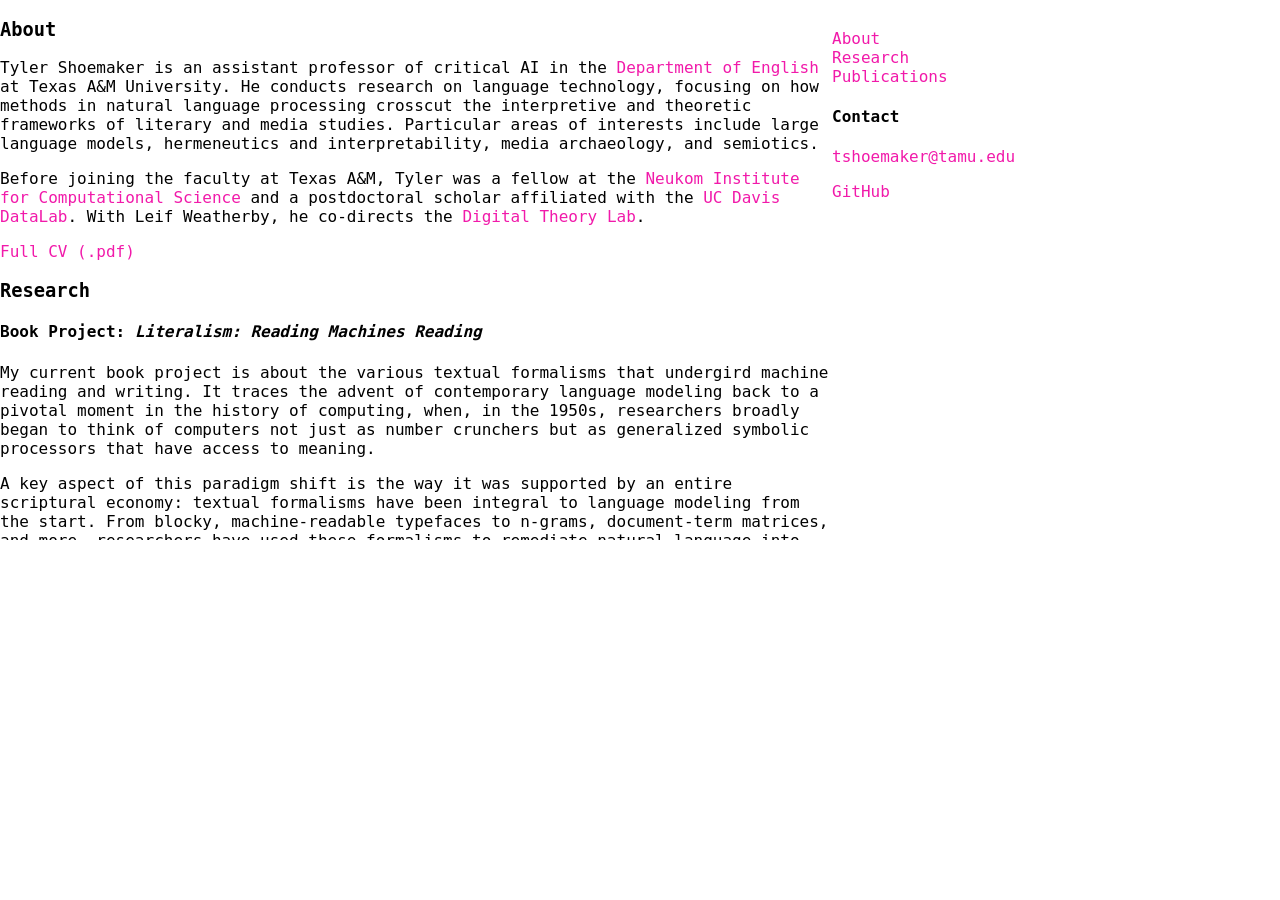
==== index.html @ 05bce252 "Drop pages and switch to single-page view" ====
<!DOCTYPE html>
<html lang="en">
<head>
  <meta charset="UTF-8">
  <meta name="viewport" content="width=device-width, initial-scale=1.0">
  <title>Tyler Shoemaker</title>
  <link href="./theme/style.css" rel="stylesheet">
</head>
<body>
  <div id="main-content">
    <section id="about" class="section loading"></section>
    <section id="research" class="section loading"></section>
    <section id="publications" class="section loading"></section>
  </div>
  
  <nav id="progress-nav">
    <div id="progress-indicator"></div>
    <div class="progress-item" data-section="about">
      <a href="#about">
        <span class="progress-label">About</span>
        <span class="progress-dot"></span>
      </a>
    </div>
    <div class="progress-item" data-section="research">
      <a href="#research">
        <span class="progress-label">Research</span>
        <span class="progress-dot"></span>
      </a>
    </div>
    <div class="progress-item" data-section="publications">
      <a href="#publications">
        <span class="progress-label">Publications</span>
        <span class="progress-dot"></span>
      </a>
    </div>
  </nav>
  
  <div id="contact-info">
    <h4>Contact</h4>
    <p><a href="mailto:tshoemaker@tamu.edu">tshoemaker@tamu.edu</a></p>
    <p><a href="https://github.com/t-shoemaker" target="_blank">GitHub</a></p>
  </div>
  
  <script src="./js/app.js"></script>
</body>
</html>
---- theme/style.css ----
html, body {
	font-family: "Lucida Console", monospace;
	font-size: 16px;
	height: 100%;
	width: 100%;
	margin: 0;
}

a, a:visited {
	text-decoration: none;
	color: #f11aaa;
	cursor: pointer;
}

#page-title {
	margin-top: -1%;
}

#navbar {
	float: right;
	width: auto;
	margin: 10% 8% .5% 8%;
	padding: 5px;
	border: 2px solid black;
}

.row {
	margin: 10% 8% 10% 8%;
}

#main-content {
	float: left;
	width: 65%;
	height: 540px;
	overflow: auto;
}

#sidebar {
	float: right;
	width: 25%;
}

.sidebar-fig {
	float: right;
	width: 25%;
	margin: 0;
}

.sidebar-img {
	float: right;
	width: 100%;
	border: 2px solid black;
}

.sidebar-cap {
	float: right;
	width: 100%;
	margin-top: 2%;
}

hr {
	height: 2px;
	border-width: 0;
	color: black;
	background-color: black
}

input, button {
	font-family: "Lucida Console", monospace;
	float: left;
	margin: 0 2px 0 0;
	padding: 5px;
	border: 2px solid black;
}

input:focus {
	outline: none;
}

#gallery-wrap {
	display: inline-block;
	line-height: 0;
	column-count: 3;
	column-gap: 0px;
	-webkit-column-count: 3;
	-webkit-column-gap: 0px;
	-moz-column-count: 3;
	-moz-column-gap: 0px;
	margin: 0 auto 0 auto;
}

#gallery-wrap img {
	width: 100% !important;
	height: auto !important;
}

#gallery-wrap img:hover {
	opacity: 0.8;
}
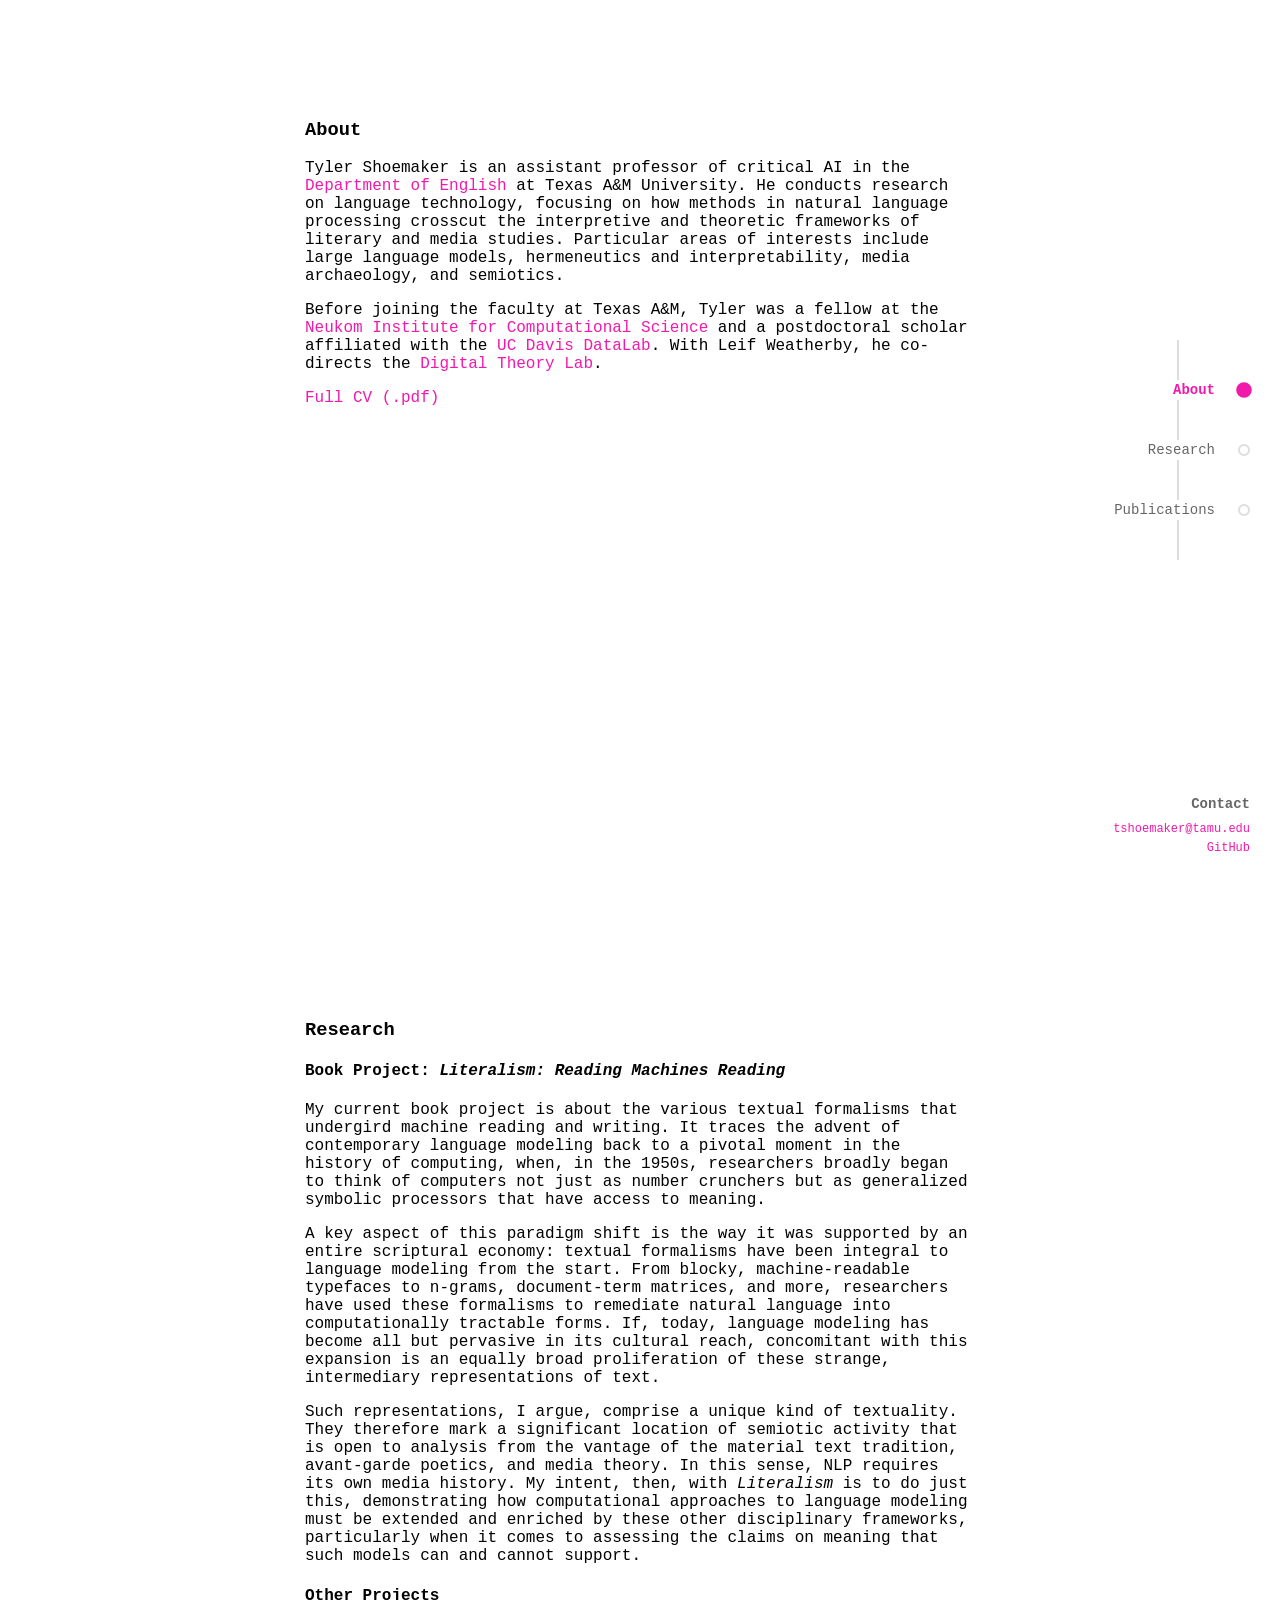
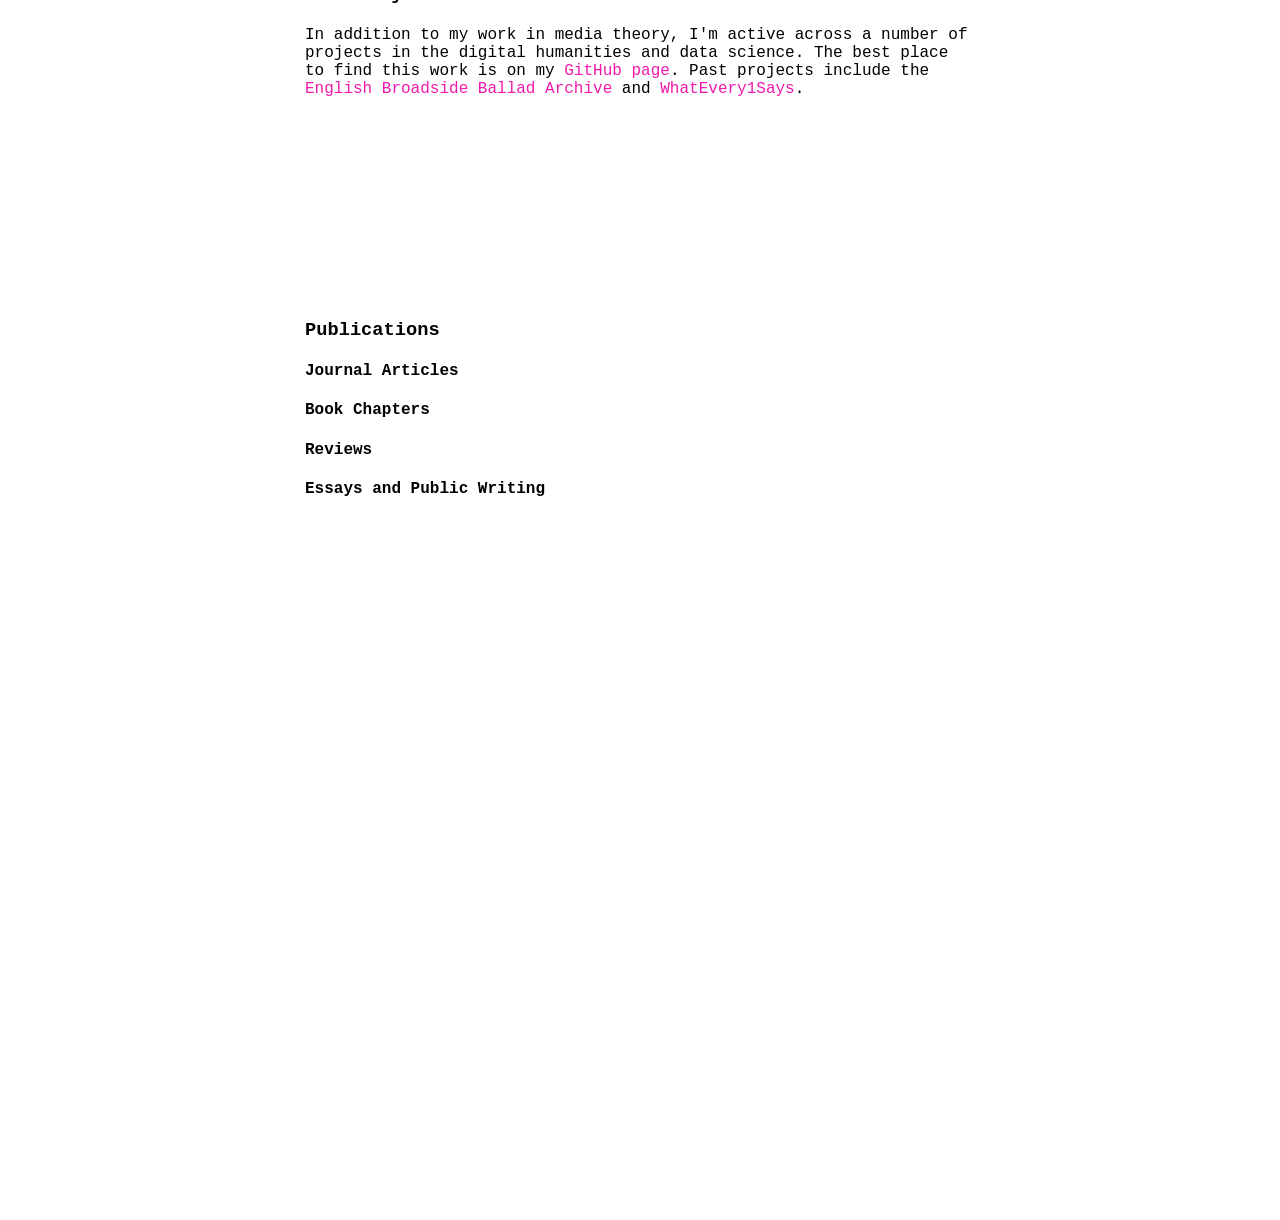
==== commit 23b87005: "Load publications from BibTeX" ====
--- a/index.html
+++ b/index.html
@@ -40,7 +40,8 @@
     <p><a href="mailto:tshoemaker@tamu.edu">tshoemaker@tamu.edu</a></p>
     <p><a href="https://github.com/t-shoemaker" target="_blank">GitHub</a></p>
   </div>
-  
+ 
+  <script src="js/publications.js"></script>
   <script src="./js/app.js"></script>
 </body>
 </html>
--- a/theme/style.css
+++ b/theme/style.css
@@ -1,99 +1,256 @@
 html, body {
-	font-family: "Lucida Console", monospace;
-	font-size: 16px;
-	height: 100%;
-	width: 100%;
-	margin: 0;
+  font-family: "Lucida Console", monospace;
+  font-size: 16px;
+  height: 100%;
+  width: 100%;
+  margin: 0;
+  scroll-behavior: smooth;
+  box-sizing: border-box;
+}
+
+*, *::before, *::after {
+  box-sizing: border-box;
 }
 
 a, a:visited {
-	text-decoration: none;
-	color: #f11aaa;
-	cursor: pointer;
-}
-
-#page-title {
-	margin-top: -1%;
-}
-
-#navbar {
-	float: right;
-	width: auto;
-	margin: 10% 8% .5% 8%;
-	padding: 5px;
-	border: 2px solid black;
-}
-
-.row {
-	margin: 10% 8% 10% 8%;
-}
-
+  text-decoration: none;
+  color: #f11aaa;
+  cursor: pointer;
+}
+
+/* Main content */
 #main-content {
-	float: left;
-	width: 65%;
-	height: 540px;
-	overflow: auto;
-}
-
-#sidebar {
-	float: right;
-	width: 25%;
-}
-
-.sidebar-fig {
-	float: right;
-	width: 25%;
-	margin: 0;
-}
-
-.sidebar-img {
-	float: right;
-	width: 100%;
-	border: 2px solid black;
-}
-
-.sidebar-cap {
-	float: right;
-	width: 100%;
-	margin-top: 2%;
+  max-width: 750px;
+  width: 100%;
+  margin: 0 auto;
+  padding: 60px clamp(20px, 5vw, 40px);
+}
+
+.section {
+  min-height: 100vh;
+  padding: 40px 0;
+}
+
+.section.loading {
+  opacity: 0.5;
+}
+
+/* Progress Bar Navigation */
+#progress-nav {
+  position: fixed;
+  right: max(20px, calc(50vw - 450px));
+  top: 50%;
+  transform: translateY(-50%);
+  z-index: 1000;
+  transition: right 0.3s ease;
+}
+
+#progress-nav::before {
+  content: '';
+  position: absolute;
+  left: 50%;
+  top: 0;
+  bottom: 0;
+  width: 2px;
+  background: #ddd;
+  transform: translateX(-50%);
+  z-index: -1;
+}
+
+#progress-indicator {
+  position: absolute;
+  left: 50%;
+  top: 0;
+  width: 2px;
+  height: 0;
+  background: #f11aaa;
+  transform: translateX(-50%);
+  transition: height 0.3s ease;
+  z-index: -1;
+}
+
+.progress-item {
+  position: relative;
+  margin: 40px 0;
+  display: flex;
+  align-items: center;
+  justify-content: flex-end;
+}
+
+.progress-item a {
+  display: flex;
+  align-items: center;
+  text-decoration: none;
+  color: #666;
+  transition: all 0.3s ease;
+}
+
+.progress-item a:hover {
+  color: #f11aaa;
+}
+
+.progress-label {
+  opacity: 0;
+  margin-right: 15px;
+  font-size: 14px;
+  white-space: nowrap;
+  transition: opacity 0.3s ease;
+  pointer-events: none;
+  background: white;
+  padding: 2px 8px;
+  border-radius: 3px;
+  z-index: 10;
+  position: relative;
+}
+
+.progress-item:hover .progress-label {
+  opacity: 1;
+}
+
+.progress-dot {
+  width: 12px;
+  height: 12px;
+  border-radius: 50%;
+  background: white;
+  border: 2px solid #ddd;
+  transition: all 0.3s ease;
+  flex-shrink: 0;
+}
+
+.progress-item a:hover .progress-dot {
+  border-color: #f11aaa;
+  transform: scale(1.3);
+}
+
+.progress-item.active .progress-dot {
+  background: #f11aaa;
+  border-color: #f11aaa;
+  transform: scale(1.3);
+}
+
+.progress-item.active a {
+  color: #f11aaa;
+}
+
+.progress-item.active .progress-label {
+  opacity: 1;
+  font-weight: 600;
+}
+
+/* Contact info */
+#contact-info {
+  position: fixed;
+  right: max(20px, calc(50vw - 450px));
+  bottom: 40px;
+  text-align: right;
+  font-size: clamp(11px, 2vw, 12px);
+  color: #666;
+  transition: right 0.3s ease;
+}
+
+#contact-info h4 {
+  margin: 0 0 10px 0;
+  font-size: clamp(13px, 2.5vw, 14px);
+}
+
+#contact-info p {
+  margin: 5px 0;
+  word-break: break-word;
 }
 
 hr {
-	height: 2px;
-	border-width: 0;
-	color: black;
-	background-color: black
-}
-
-input, button {
-	font-family: "Lucida Console", monospace;
-	float: left;
-	margin: 0 2px 0 0;
-	padding: 5px;
-	border: 2px solid black;
-}
-
-input:focus {
-	outline: none;
-}
-
-#gallery-wrap {
-	display: inline-block;
-	line-height: 0;
-	column-count: 3;
-	column-gap: 0px;
-	-webkit-column-count: 3;
-	-webkit-column-gap: 0px;
-	-moz-column-count: 3;
-	-moz-column-gap: 0px;
-	margin: 0 auto 0 auto;
-}
-
-#gallery-wrap img {
-	width: 100% !important;
-	height: auto !important;
-}
-
-#gallery-wrap img:hover {
-	opacity: 0.8;
-}
+  height: 2px;
+  border-width: 0;
+  color: black;
+  background-color: black;
+}
+
+/* Responsive breakpoints */
+@media (max-width: 1400px) {
+  #progress-nav {
+      right: 30px;
+  }
+  
+  #contact-info {
+      right: 30px;
+  }
+}
+
+@media (max-width: 1200px) {
+  #main-content {
+      max-width: 650px;
+  }
+  
+  #progress-nav {
+      right: 20px;
+  }
+  
+  #contact-info {
+      right: 20px;
+  }
+}
+
+@media (max-width: 900px) {
+  #main-content {
+    max-width: 90%;
+    padding: 50px 20px;
+  }
+  
+  .progress-label {
+    display: none;
+  }
+  
+  #progress-nav {
+    right: 15px;
+  }
+  
+  #contact-info {
+    font-size: 11px;
+    right: 15px;
+    bottom: 30px;
+  }
+}
+
+@media (max-width: 768px) {
+  #main-content {
+    padding: 40px 20px;
+  }
+  
+  .section {
+    min-height: auto;
+    padding: 30px 0;
+  }
+  
+  #progress-nav {
+    display: none;
+  }
+  
+  #contact-info {
+    position: static;
+    text-align: center;
+    margin-top: 40px;
+    padding: 20px;
+  }
+}
+
+@media (max-width: 480px) {
+  html, body {
+    font-size: 14px;
+  }
+  
+  #main-content {
+    padding: 30px 15px;
+  }
+}
+
+/* Print styles */
+@media print {
+  #progress-nav,
+  #contact-info {
+    display: none;
+  }
+  
+  #main-content {
+    max-width: 100%;
+  }
+}
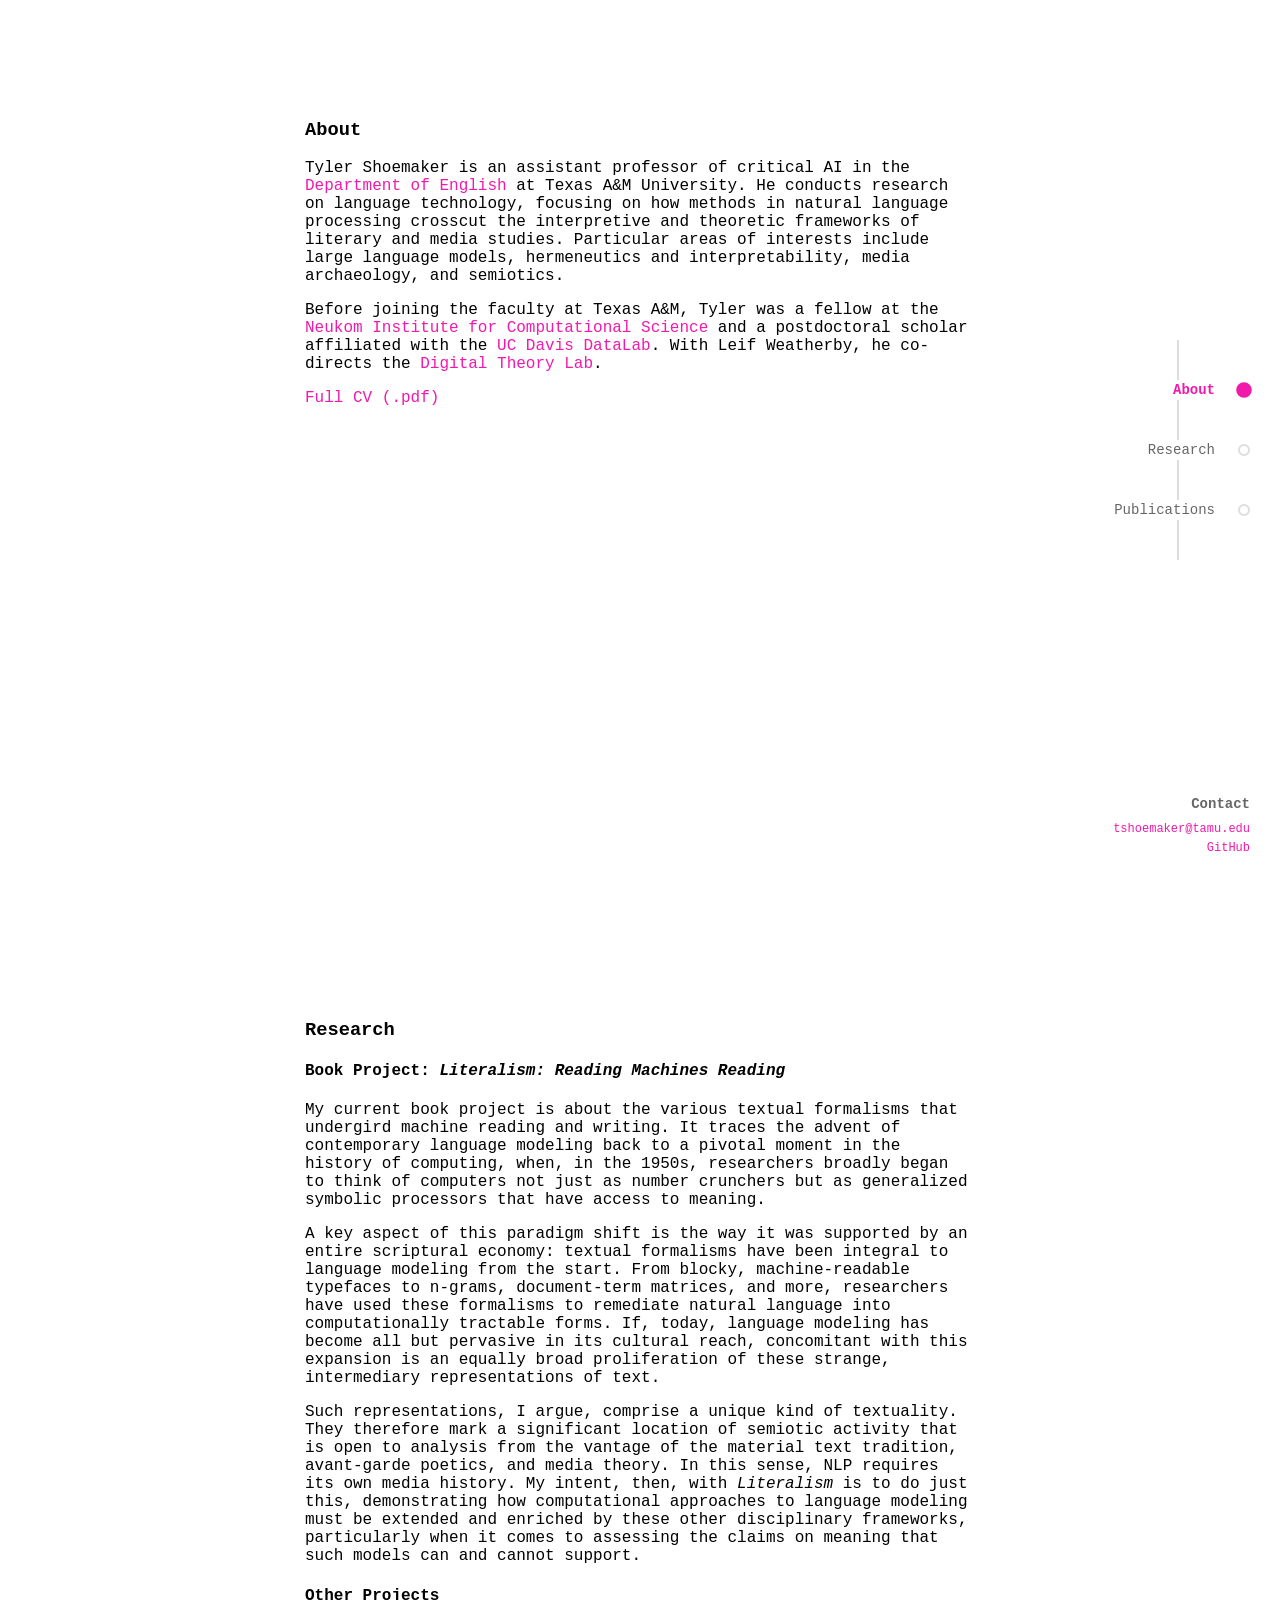
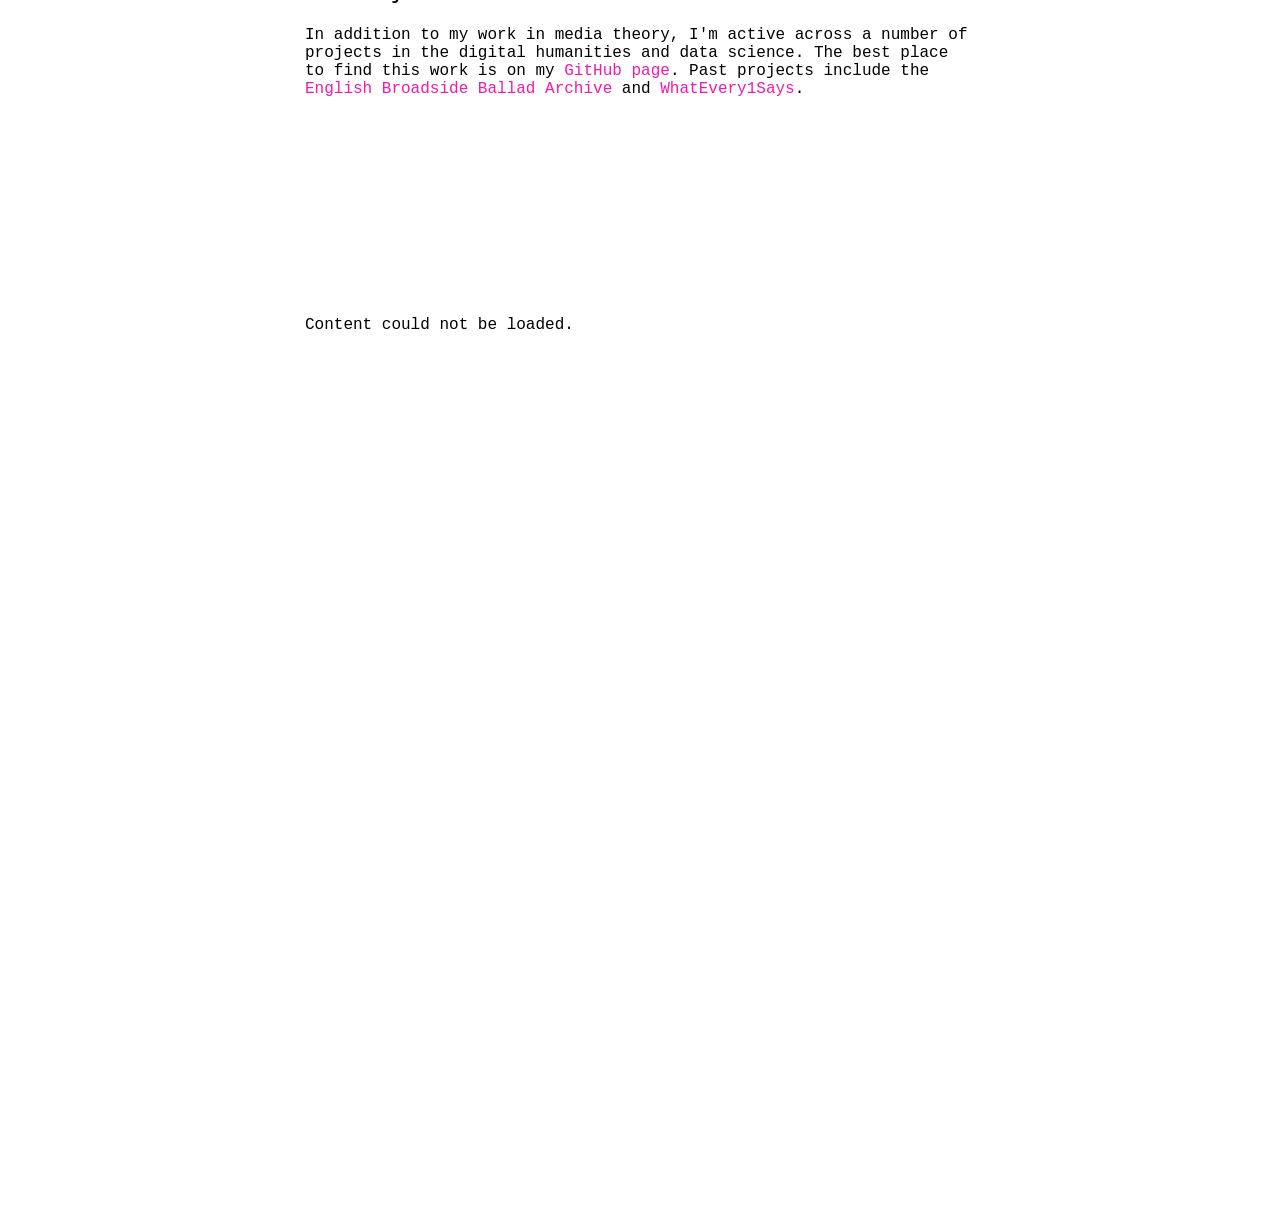
==== commit a0ee0f7d: "Switch theme to css directory" ====
--- a/index.html
+++ b/index.html
@@ -4,7 +4,7 @@
   <meta charset="UTF-8">
   <meta name="viewport" content="width=device-width, initial-scale=1.0">
   <title>Tyler Shoemaker</title>
-  <link href="./theme/style.css" rel="stylesheet">
+  <link href="./css/style.css" rel="stylesheet">
 </head>
 <body>
   <div id="main-content">
--- a/css/style.css
+++ b/css/style.css
@@ -0,0 +1,256 @@
+html, body {
+  font-family: "Lucida Console", monospace;
+  font-size: 16px;
+  height: 100%;
+  width: 100%;
+  margin: 0;
+  scroll-behavior: smooth;
+  box-sizing: border-box;
+}
+
+*, *::before, *::after {
+  box-sizing: border-box;
+}
+
+a, a:visited {
+  text-decoration: none;
+  color: #f11aaa;
+  cursor: pointer;
+}
+
+/* Main content */
+#main-content {
+  max-width: 750px;
+  width: 100%;
+  margin: 0 auto;
+  padding: 60px clamp(20px, 5vw, 40px);
+}
+
+.section {
+  min-height: 100vh;
+  padding: 40px 0;
+}
+
+.section.loading {
+  opacity: 0.5;
+}
+
+/* Progress Bar Navigation */
+#progress-nav {
+  position: fixed;
+  right: max(20px, calc(50vw - 450px));
+  top: 50%;
+  transform: translateY(-50%);
+  z-index: 1000;
+  transition: right 0.3s ease;
+}
+
+#progress-nav::before {
+  content: '';
+  position: absolute;
+  left: 50%;
+  top: 0;
+  bottom: 0;
+  width: 2px;
+  background: #ddd;
+  transform: translateX(-50%);
+  z-index: -1;
+}
+
+#progress-indicator {
+  position: absolute;
+  left: 50%;
+  top: 0;
+  width: 2px;
+  height: 0;
+  background: #f11aaa;
+  transform: translateX(-50%);
+  transition: height 0.3s ease;
+  z-index: -1;
+}
+
+.progress-item {
+  position: relative;
+  margin: 40px 0;
+  display: flex;
+  align-items: center;
+  justify-content: flex-end;
+}
+
+.progress-item a {
+  display: flex;
+  align-items: center;
+  text-decoration: none;
+  color: #666;
+  transition: all 0.3s ease;
+}
+
+.progress-item a:hover {
+  color: #f11aaa;
+}
+
+.progress-label {
+  opacity: 0;
+  margin-right: 15px;
+  font-size: 14px;
+  white-space: nowrap;
+  transition: opacity 0.3s ease;
+  pointer-events: none;
+  background: white;
+  padding: 2px 8px;
+  border-radius: 3px;
+  z-index: 10;
+  position: relative;
+}
+
+.progress-item:hover .progress-label {
+  opacity: 1;
+}
+
+.progress-dot {
+  width: 12px;
+  height: 12px;
+  border-radius: 50%;
+  background: white;
+  border: 2px solid #ddd;
+  transition: all 0.3s ease;
+  flex-shrink: 0;
+}
+
+.progress-item a:hover .progress-dot {
+  border-color: #f11aaa;
+  transform: scale(1.3);
+}
+
+.progress-item.active .progress-dot {
+  background: #f11aaa;
+  border-color: #f11aaa;
+  transform: scale(1.3);
+}
+
+.progress-item.active a {
+  color: #f11aaa;
+}
+
+.progress-item.active .progress-label {
+  opacity: 1;
+  font-weight: 600;
+}
+
+/* Contact info */
+#contact-info {
+  position: fixed;
+  right: max(20px, calc(50vw - 450px));
+  bottom: 40px;
+  text-align: right;
+  font-size: clamp(11px, 2vw, 12px);
+  color: #666;
+  transition: right 0.3s ease;
+}
+
+#contact-info h4 {
+  margin: 0 0 10px 0;
+  font-size: clamp(13px, 2.5vw, 14px);
+}
+
+#contact-info p {
+  margin: 5px 0;
+  word-break: break-word;
+}
+
+hr {
+  height: 2px;
+  border-width: 0;
+  color: black;
+  background-color: black;
+}
+
+/* Responsive breakpoints */
+@media (max-width: 1400px) {
+  #progress-nav {
+      right: 30px;
+  }
+  
+  #contact-info {
+      right: 30px;
+  }
+}
+
+@media (max-width: 1200px) {
+  #main-content {
+      max-width: 650px;
+  }
+  
+  #progress-nav {
+      right: 20px;
+  }
+  
+  #contact-info {
+      right: 20px;
+  }
+}
+
+@media (max-width: 900px) {
+  #main-content {
+    max-width: 90%;
+    padding: 50px 20px;
+  }
+  
+  .progress-label {
+    display: none;
+  }
+  
+  #progress-nav {
+    right: 15px;
+  }
+  
+  #contact-info {
+    font-size: 11px;
+    right: 15px;
+    bottom: 30px;
+  }
+}
+
+@media (max-width: 768px) {
+  #main-content {
+    padding: 40px 20px;
+  }
+  
+  .section {
+    min-height: auto;
+    padding: 30px 0;
+  }
+  
+  #progress-nav {
+    display: none;
+  }
+  
+  #contact-info {
+    position: static;
+    text-align: center;
+    margin-top: 40px;
+    padding: 20px;
+  }
+}
+
+@media (max-width: 480px) {
+  html, body {
+    font-size: 14px;
+  }
+  
+  #main-content {
+    padding: 30px 15px;
+  }
+}
+
+/* Print styles */
+@media print {
+  #progress-nav,
+  #contact-info {
+    display: none;
+  }
+  
+  #main-content {
+    max-width: 100%;
+  }
+}
